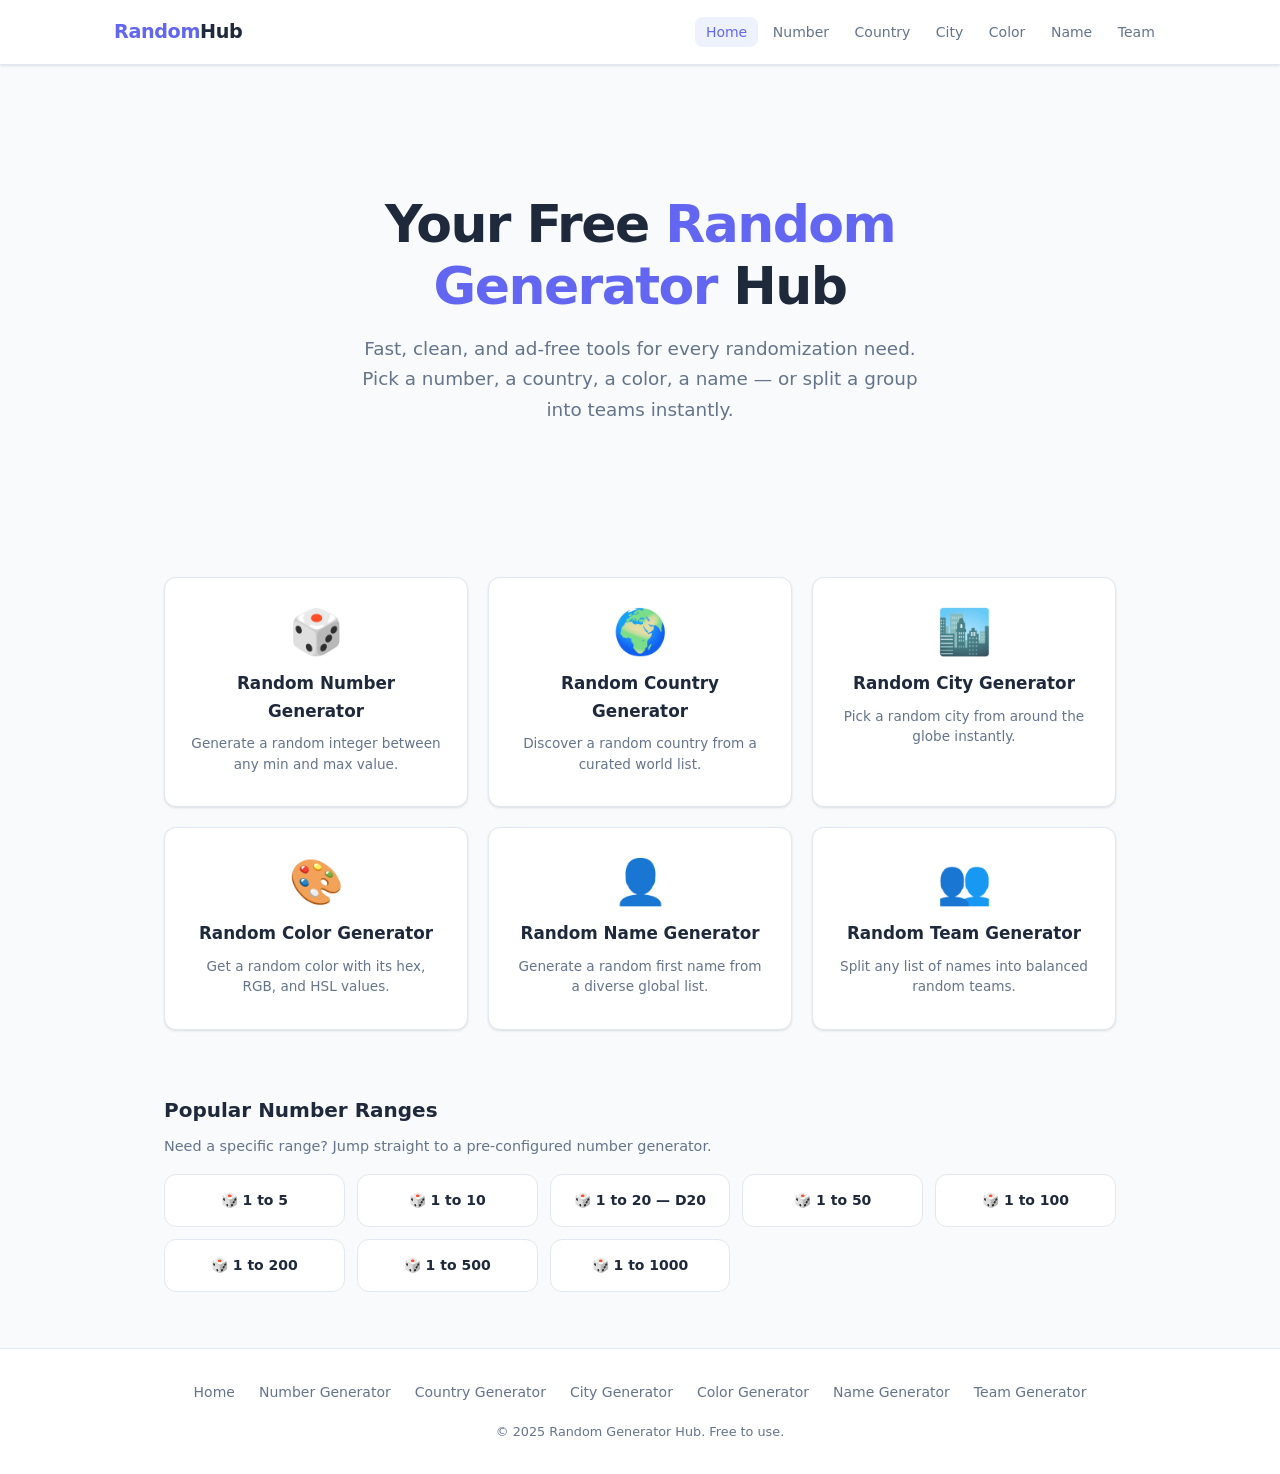
==== index.html @ 56de4737 "initial random generator site" ====
<!DOCTYPE html>
<html lang="en">
<head>
  <meta charset="UTF-8" />
  <meta name="viewport" content="width=device-width, initial-scale=1.0" />
  <title>Random Generator Hub – Free Online Random Generators</title>
  <meta name="description" content="Random Generator Hub offers free, fast online random generators — numbers, countries, cities, colors, names, and team splitters. No sign-up required." />
  <link rel="canonical" href="https://randomgeneratorhub.com/" />

  <!-- Open Graph -->
  <meta property="og:title" content="Random Generator Hub – Free Online Random Generators" />
  <meta property="og:description" content="Free, fast random generators for numbers, countries, cities, colors, names, and teams. Clean tools with no ads, no sign-up." />
  <meta property="og:url" content="https://randomgeneratorhub.com/" />
  <meta property="og:type" content="website" />
  <meta property="og:image" content="https://randomgeneratorhub.com/og-image.png" />

  <link rel="stylesheet" href="css/style.css" />

  <!-- JSON-LD -->
  <script type="application/ld+json">
  {
    "@context": "https://schema.org",
    "@type": "WebSite",
    "name": "Random Generator Hub",
    "url": "https://randomgeneratorhub.com/",
    "description": "Free online random generators for numbers, countries, cities, colors, names, and teams.",
    "potentialAction": {
      "@type": "SearchAction",
      "target": "https://randomgeneratorhub.com/?q={search_term_string}",
      "query-input": "required name=search_term_string"
    }
  }
  </script>
</head>
<body>

<header>
  <div class="nav-inner">
    <a href="index.html" class="logo">Random<span>Hub</span></a>
    <button class="nav-toggle" id="nav-toggle" aria-label="Toggle navigation" aria-expanded="false">
      <span></span><span></span><span></span>
    </button>
    <nav>
      <ul id="nav-menu">
        <li><a href="index.html" class="active">Home</a></li>
        <li><a href="random-number-generator.html">Number</a></li>
        <li><a href="random-country-generator.html">Country</a></li>
        <li><a href="random-city-generator.html">City</a></li>
        <li><a href="random-color-generator.html">Color</a></li>
        <li><a href="random-name-generator.html">Name</a></li>
        <li><a href="random-team-generator.html">Team</a></li>
      </ul>
    </nav>
  </div>
</header>

<main>
  <section class="hero">
    <h1>Your Free <span>Random Generator</span> Hub</h1>
    <p>Fast, clean, and ad-free tools for every randomization need. Pick a number, a country, a color, a name — or split a group into teams instantly.</p>
  </section>
</main>

<section class="generators-grid">
  <a href="random-number-generator.html" class="generator-card">
    <span class="icon">🎲</span>
    <h2>Random Number Generator</h2>
    <p>Generate a random integer between any min and max value.</p>
  </a>
  <a href="random-country-generator.html" class="generator-card">
    <span class="icon">🌍</span>
    <h2>Random Country Generator</h2>
    <p>Discover a random country from a curated world list.</p>
  </a>
  <a href="random-city-generator.html" class="generator-card">
    <span class="icon">🏙️</span>
    <h2>Random City Generator</h2>
    <p>Pick a random city from around the globe instantly.</p>
  </a>
  <a href="random-color-generator.html" class="generator-card">
    <span class="icon">🎨</span>
    <h2>Random Color Generator</h2>
    <p>Get a random color with its hex, RGB, and HSL values.</p>
  </a>
  <a href="random-name-generator.html" class="generator-card">
    <span class="icon">👤</span>
    <h2>Random Name Generator</h2>
    <p>Generate a random first name from a diverse global list.</p>
  </a>
  <a href="random-team-generator.html" class="generator-card">
    <span class="icon">👥</span>
    <h2>Random Team Generator</h2>
    <p>Split any list of names into balanced random teams.</p>
  </a>
</section>

<section style="max-width:1000px;margin:0 auto;padding:0 1.5rem 3.5rem;">
  <h2 style="font-size:1.25rem;font-weight:700;margin-bottom:0.5rem;">Popular Number Ranges</h2>
  <p style="font-size:0.9rem;color:var(--muted);margin-bottom:1rem;">Need a specific range? Jump straight to a pre-configured number generator.</p>
  <div class="related-grid">
    <a href="random-number-generator-1-5.html" class="related-link">🎲 1 to 5</a>
    <a href="random-number-generator-1-10.html" class="related-link">🎲 1 to 10</a>
    <a href="random-number-generator-1-20.html" class="related-link">🎲 1 to 20 — D20</a>
    <a href="random-number-generator-1-50.html" class="related-link">🎲 1 to 50</a>
    <a href="random-number-generator-1-100.html" class="related-link">🎲 1 to 100</a>
    <a href="random-number-generator-1-200.html" class="related-link">🎲 1 to 200</a>
    <a href="random-number-generator-1-500.html" class="related-link">🎲 1 to 500</a>
    <a href="random-number-generator-1-1000.html" class="related-link">🎲 1 to 1000</a>
  </div>
</section>

<footer>
  <div class="footer-inner">
    <div class="footer-links">
      <a href="index.html">Home</a>
      <a href="random-number-generator.html">Number Generator</a>
      <a href="random-country-generator.html">Country Generator</a>
      <a href="random-city-generator.html">City Generator</a>
      <a href="random-color-generator.html">Color Generator</a>
      <a href="random-name-generator.html">Name Generator</a>
      <a href="random-team-generator.html">Team Generator</a>
    </div>
    <p class="footer-copy">&copy; 2025 Random Generator Hub. Free to use.</p>
  </div>
</footer>

<script src="js/main.js"></script>
</body>
</html>
---- css/style.css ----
/* ===== Variables ===== */
:root {
  --primary: #6366f1;
  --primary-dark: #4f46e5;
  --primary-light: #818cf8;
  --bg: #f8fafc;
  --surface: #ffffff;
  --text: #1e293b;
  --muted: #64748b;
  --border: #e2e8f0;
  --radius: 12px;
  --shadow: 0 1px 3px rgba(0,0,0,0.08), 0 1px 2px rgba(0,0,0,0.04);
  --shadow-md: 0 4px 6px -1px rgba(0,0,0,0.1), 0 2px 4px -1px rgba(0,0,0,0.06);
}

/* ===== Reset ===== */
*, *::before, *::after { box-sizing: border-box; margin: 0; padding: 0; }
html { scroll-behavior: smooth; -webkit-text-size-adjust: 100%; }
body { font-family: system-ui, -apple-system, BlinkMacSystemFont, 'Segoe UI', sans-serif; background: var(--bg); color: var(--text); line-height: 1.65; }
a { color: var(--primary); text-decoration: none; }
a:hover { text-decoration: underline; }
ul, ol { list-style: none; }
img { max-width: 100%; display: block; }
button { font-family: inherit; }

/* ===== Header / Nav ===== */
header {
  background: var(--surface);
  border-bottom: 1px solid var(--border);
  position: sticky;
  top: 0;
  z-index: 100;
  box-shadow: var(--shadow);
}
.nav-inner {
  max-width: 1100px;
  margin: 0 auto;
  padding: 0 1.5rem;
  display: flex;
  align-items: center;
  justify-content: space-between;
  height: 64px;
}
.logo {
  font-size: 1.2rem;
  font-weight: 800;
  color: var(--primary);
  letter-spacing: -0.02em;
  white-space: nowrap;
}
.logo span { color: var(--text); }
nav ul {
  display: flex;
  gap: 0.2rem;
  align-items: center;
}
nav ul li a {
  padding: 0.45rem 0.7rem;
  border-radius: 8px;
  color: var(--muted);
  font-size: 0.875rem;
  font-weight: 500;
  transition: color 0.15s, background 0.15s;
  white-space: nowrap;
}
nav ul li a:hover,
nav ul li a.active {
  color: var(--primary);
  background: #eef2ff;
  text-decoration: none;
}
.nav-toggle {
  display: none;
  background: none;
  border: none;
  cursor: pointer;
  padding: 0.5rem;
  flex-direction: column;
  gap: 5px;
}
.nav-toggle span {
  display: block;
  width: 22px;
  height: 2px;
  background: var(--text);
  border-radius: 2px;
  transition: 0.3s;
}

/* ===== Homepage Hero ===== */
.hero {
  text-align: center;
  padding: 5rem 1.5rem 3rem;
}
.hero h1 {
  font-size: clamp(2rem, 5vw, 3.25rem);
  font-weight: 800;
  letter-spacing: -0.03em;
  margin-bottom: 1rem;
  line-height: 1.2;
}
.hero h1 span { color: var(--primary); }
.hero p {
  font-size: 1.15rem;
  color: var(--muted);
  max-width: 560px;
  margin: 0 auto 2.5rem;
}

/* ===== Generator Cards Grid (Homepage) ===== */
.generators-grid {
  display: grid;
  grid-template-columns: repeat(auto-fill, minmax(240px, 1fr));
  gap: 1.25rem;
  max-width: 1000px;
  margin: 0 auto;
  padding: 0 1.5rem 4rem;
}
.generator-card {
  background: var(--surface);
  border: 1px solid var(--border);
  border-radius: var(--radius);
  padding: 2rem 1.5rem;
  text-align: center;
  transition: all 0.2s;
  display: block;
  color: var(--text);
  box-shadow: var(--shadow);
}
.generator-card:hover {
  border-color: var(--primary);
  transform: translateY(-4px);
  box-shadow: var(--shadow-md);
  text-decoration: none;
}
.generator-card .icon {
  font-size: 2.75rem;
  margin-bottom: 1rem;
  display: block;
  line-height: 1;
}
.generator-card h2 {
  font-size: 1.05rem;
  font-weight: 700;
  color: var(--text);
  margin-bottom: 0.5rem;
}
.generator-card p {
  font-size: 0.85rem;
  color: var(--muted);
  line-height: 1.5;
}

/* ===== Main Content ===== */
main {
  max-width: 860px;
  margin: 0 auto;
  padding: 3rem 1.5rem 4rem;
}
.page-header {
  text-align: center;
  margin-bottom: 2.5rem;
}
h1 {
  font-size: clamp(1.6rem, 4vw, 2.25rem);
  font-weight: 800;
  letter-spacing: -0.02em;
  line-height: 1.25;
  margin-bottom: 0.75rem;
}
.intro {
  font-size: 1.05rem;
  color: var(--muted);
  max-width: 620px;
  margin: 0 auto;
  line-height: 1.7;
}

/* ===== Tool Card ===== */
.tool-card {
  background: var(--surface);
  border: 1px solid var(--border);
  border-radius: var(--radius);
  padding: 2rem;
  margin-bottom: 2rem;
  box-shadow: var(--shadow);
}

/* ===== Form Elements ===== */
.form-group { margin-bottom: 1.25rem; }
.form-row {
  display: grid;
  grid-template-columns: 1fr 1fr;
  gap: 1rem;
}
label {
  display: block;
  font-weight: 600;
  font-size: 0.875rem;
  margin-bottom: 0.4rem;
  color: var(--text);
}
input[type="number"],
input[type="text"],
textarea {
  width: 100%;
  padding: 0.7rem 1rem;
  border: 1.5px solid var(--border);
  border-radius: 8px;
  font-size: 1rem;
  color: var(--text);
  background: var(--bg);
  transition: border-color 0.2s, box-shadow 0.2s;
  -webkit-appearance: none;
}
input:focus, textarea:focus {
  outline: none;
  border-color: var(--primary);
  box-shadow: 0 0 0 3px rgba(99,102,241,0.12);
}
textarea {
  resize: vertical;
  min-height: 130px;
  font-family: inherit;
  line-height: 1.6;
}

/* ===== Buttons ===== */
.btn {
  display: inline-flex;
  align-items: center;
  justify-content: center;
  gap: 0.5rem;
  padding: 0.75rem 1.75rem;
  border-radius: 8px;
  font-size: 1rem;
  font-weight: 600;
  cursor: pointer;
  transition: all 0.2s;
  border: none;
  line-height: 1;
}
.btn-primary {
  background: var(--primary);
  color: #fff;
}
.btn-primary:hover {
  background: var(--primary-dark);
  transform: translateY(-1px);
  box-shadow: 0 4px 12px rgba(99,102,241,0.35);
}
.btn-primary:active { transform: translateY(0); }
.btn-secondary {
  background: var(--bg);
  color: var(--text);
  border: 1.5px solid var(--border);
}
.btn-secondary:hover {
  border-color: var(--primary);
  color: var(--primary);
  background: #eef2ff;
}
.btn-group {
  display: flex;
  gap: 0.75rem;
  flex-wrap: wrap;
  margin-top: 0.5rem;
}

/* ===== Result Box ===== */
.result-box {
  margin-top: 1.75rem;
  padding: 2rem;
  background: linear-gradient(135deg, #eef2ff 0%, #f0f9ff 100%);
  border: 1.5px solid #c7d2fe;
  border-radius: var(--radius);
  text-align: center;
  min-height: 90px;
  display: flex;
  align-items: center;
  justify-content: center;
  flex-direction: column;
  gap: 0.5rem;
}
.result-label {
  font-size: 0.8rem;
  font-weight: 600;
  color: var(--muted);
  text-transform: uppercase;
  letter-spacing: 0.06em;
}
.result-value {
  font-size: clamp(2rem, 6vw, 3rem);
  font-weight: 800;
  color: var(--primary);
  letter-spacing: -0.02em;
  word-break: break-word;
}
.result-value.animate { animation: pop 0.25s ease; }
@keyframes pop {
  0% { transform: scale(0.75); opacity: 0.4; }
  100% { transform: scale(1); opacity: 1; }
}
.result-placeholder {
  color: var(--muted);
  font-size: 1rem;
  font-style: italic;
}

/* ===== Color Generator ===== */
.color-preview {
  width: 100%;
  height: 160px;
  border-radius: var(--radius);
  margin-bottom: 1.25rem;
  transition: background-color 0.3s ease;
  border: 1.5px solid var(--border);
  background: #6366f1;
}
.color-codes {
  display: flex;
  gap: 1.5rem;
  flex-wrap: wrap;
  align-items: center;
  justify-content: center;
  margin: 1rem 0;
}
.color-code-block { text-align: center; }
.color-code-label {
  font-size: 0.75rem;
  font-weight: 600;
  color: var(--muted);
  text-transform: uppercase;
  letter-spacing: 0.06em;
  margin-bottom: 0.25rem;
}
.color-code-value {
  font-size: 1.5rem;
  font-weight: 800;
  color: var(--text);
  letter-spacing: 0.02em;
}

/* ===== Team Generator ===== */
.teams-grid {
  display: grid;
  grid-template-columns: repeat(auto-fill, minmax(170px, 1fr));
  gap: 1rem;
  margin-top: 1.5rem;
}
.team-card {
  background: var(--bg);
  border: 1.5px solid var(--border);
  border-radius: var(--radius);
  padding: 1.25rem;
}
.team-card h3 {
  font-size: 0.9rem;
  font-weight: 700;
  color: var(--primary);
  margin-bottom: 0.75rem;
  padding-bottom: 0.5rem;
  border-bottom: 1px solid var(--border);
  text-transform: uppercase;
  letter-spacing: 0.04em;
}
.team-card ul li {
  padding: 0.3rem 0;
  font-size: 0.925rem;
  color: var(--text);
  border-bottom: 1px solid var(--border);
}
.team-card ul li:last-child { border-bottom: none; }

/* ===== Error state ===== */
.error-msg {
  color: #ef4444;
  font-size: 0.9rem;
  font-weight: 500;
  margin-top: 0.5rem;
}

/* ===== FAQ ===== */
.faq { margin: 3rem 0 2rem; }
.faq > h2 {
  font-size: 1.5rem;
  font-weight: 700;
  margin-bottom: 1.25rem;
  letter-spacing: -0.01em;
}
.faq-item {
  border: 1.5px solid var(--border);
  border-radius: var(--radius);
  margin-bottom: 0.6rem;
  overflow: hidden;
  background: var(--surface);
}
.faq-question {
  width: 100%;
  text-align: left;
  background: transparent;
  border: none;
  padding: 1rem 1.25rem;
  font-size: 0.975rem;
  font-weight: 600;
  cursor: pointer;
  display: flex;
  justify-content: space-between;
  align-items: center;
  color: var(--text);
  gap: 1rem;
  transition: background 0.15s;
}
.faq-question:hover { background: var(--bg); }
.faq-icon {
  flex-shrink: 0;
  width: 22px;
  height: 22px;
  border-radius: 50%;
  background: #eef2ff;
  color: var(--primary);
  display: flex;
  align-items: center;
  justify-content: center;
  font-size: 1.1rem;
  font-weight: 700;
  transition: transform 0.2s;
  line-height: 1;
}
.faq-item.open .faq-icon { transform: rotate(45deg); }
.faq-answer {
  display: none;
  padding: 0 1.25rem 1rem;
  color: var(--muted);
  line-height: 1.75;
  font-size: 0.95rem;
}
.faq-item.open .faq-answer { display: block; }

/* ===== Related Links ===== */
.related { margin-top: 2.5rem; }
.related h2 {
  font-size: 1.25rem;
  font-weight: 700;
  margin-bottom: 1rem;
}
.related-grid {
  display: grid;
  grid-template-columns: repeat(auto-fill, minmax(175px, 1fr));
  gap: 0.75rem;
}
.related-link {
  display: block;
  padding: 0.875rem 1rem;
  background: var(--surface);
  border: 1.5px solid var(--border);
  border-radius: var(--radius);
  font-weight: 600;
  font-size: 0.875rem;
  text-align: center;
  transition: all 0.2s;
  color: var(--text);
}
.related-link:hover {
  border-color: var(--primary);
  color: var(--primary);
  background: #eef2ff;
  text-decoration: none;
  transform: translateY(-2px);
  box-shadow: var(--shadow-md);
}

/* Stacked related sections: reduce gap between consecutive ones */
.related + .related { margin-top: 1.25rem; }

/* ===== Footer ===== */
footer {
  background: var(--surface);
  border-top: 1px solid var(--border);
  padding: 2rem 1.5rem;
  text-align: center;
}
.footer-inner { max-width: 900px; margin: 0 auto; }
.footer-links {
  display: flex;
  flex-wrap: wrap;
  justify-content: center;
  gap: 0.5rem 1.5rem;
  margin-bottom: 1rem;
}
.footer-links a {
  color: var(--muted);
  font-size: 0.875rem;
}
.footer-links a:hover { color: var(--primary); }
.footer-copy {
  font-size: 0.8rem;
  color: var(--muted);
}

/* ===== Responsive ===== */
@media (max-width: 700px) {
  .nav-toggle { display: flex; }
  nav ul {
    display: none;
    flex-direction: column;
    position: absolute;
    top: 64px;
    left: 0;
    right: 0;
    background: var(--surface);
    border-bottom: 1px solid var(--border);
    padding: 0.75rem 1rem;
    gap: 0.2rem;
    box-shadow: var(--shadow-md);
  }
  nav ul.open { display: flex; }
  nav ul li a { display: block; padding: 0.6rem 0.75rem; }
  .form-row { grid-template-columns: 1fr; }
  .hero { padding: 3rem 1.5rem 2rem; }
  main { padding: 2rem 1.25rem 3rem; }
  .tool-card { padding: 1.5rem; }
  .result-box { padding: 1.5rem; }
}
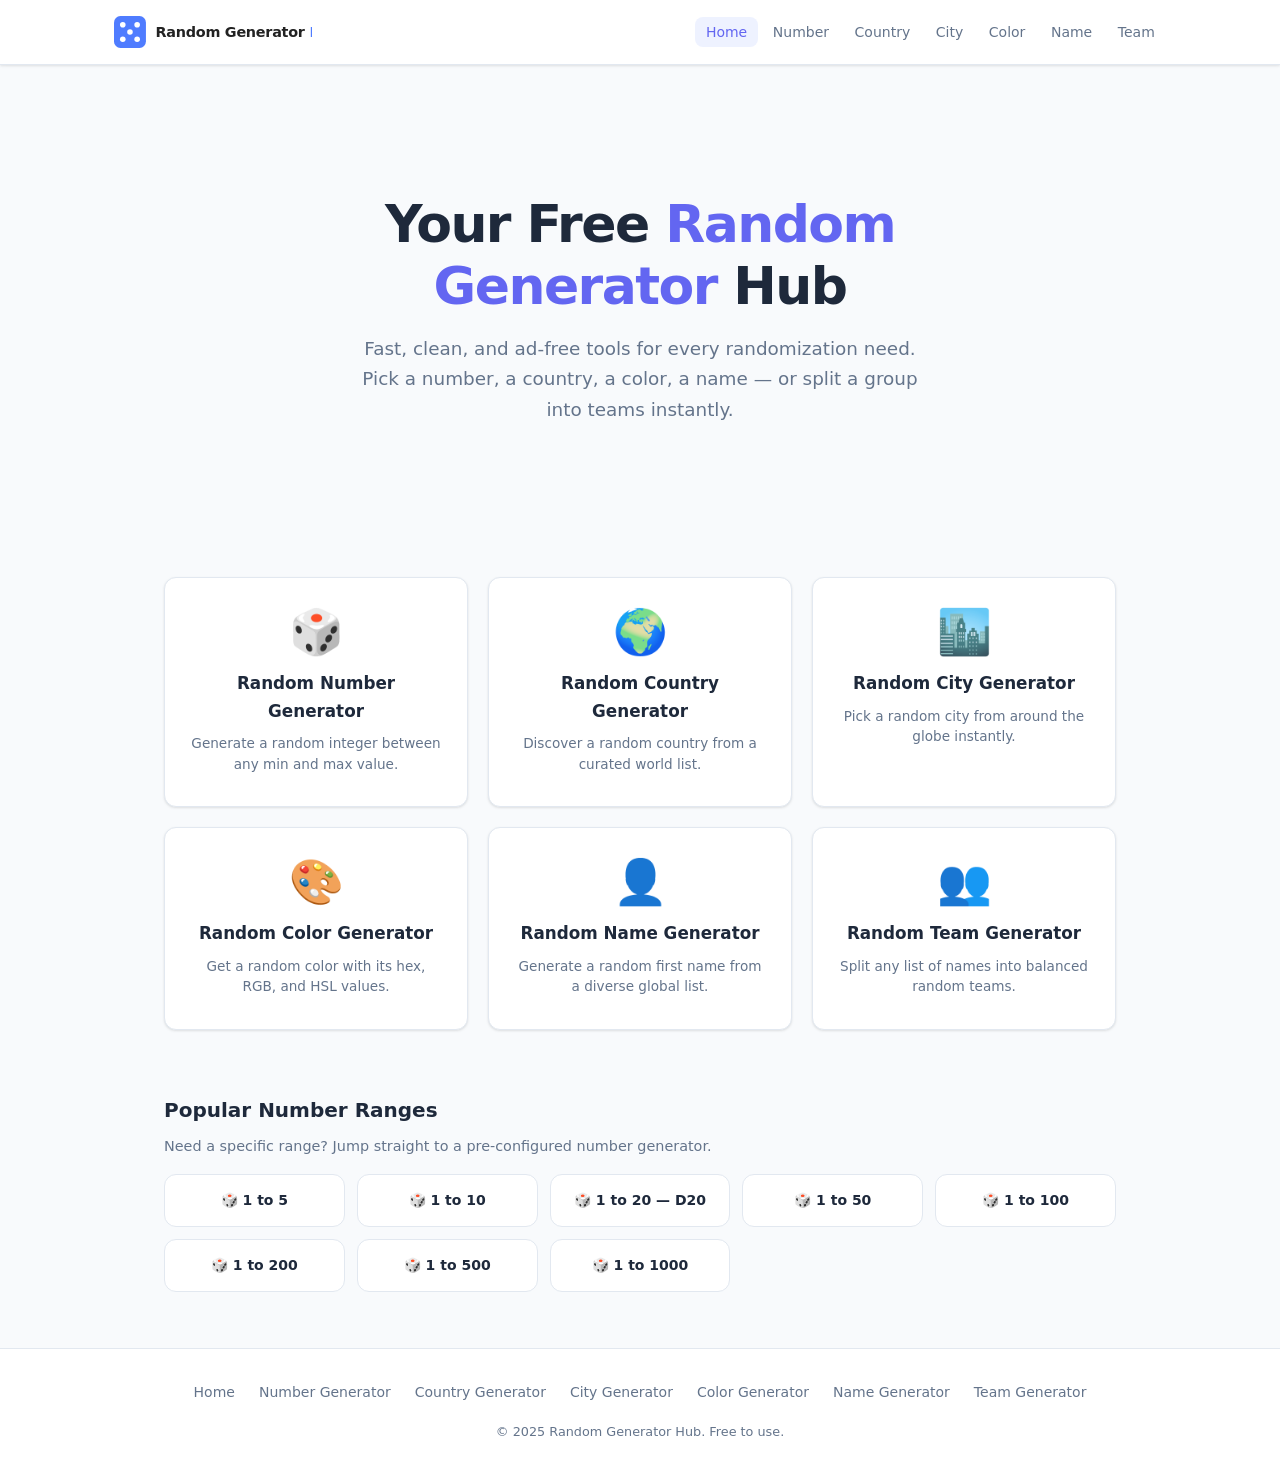
==== commit 9ca28280: "favicon" ====
--- a/index.html
+++ b/index.html
@@ -2,18 +2,22 @@
 <html lang="en">
 <head>
   <meta charset="UTF-8" />
+  <meta name="google-site-verification" content="lBEIuS-fSyE4xe_CNG8TaV0_-NneRXKzxq7G8EycSwI" />
   <meta name="viewport" content="width=device-width, initial-scale=1.0" />
   <title>Random Generator Hub – Free Online Random Generators</title>
   <meta name="description" content="Random Generator Hub offers free, fast online random generators — numbers, countries, cities, colors, names, and team splitters. No sign-up required." />
-  <link rel="canonical" href="https://randomgeneratorhub.com/" />
+  <link rel="canonical" href="https://randomhub-5ee.pages.dev/" />
 
   <!-- Open Graph -->
   <meta property="og:title" content="Random Generator Hub – Free Online Random Generators" />
   <meta property="og:description" content="Free, fast random generators for numbers, countries, cities, colors, names, and teams. Clean tools with no ads, no sign-up." />
   <meta property="og:url" content="https://randomgeneratorhub.com/" />
   <meta property="og:type" content="website" />
-  <meta property="og:image" content="https://randomgeneratorhub.com/og-image.png" />
+  <meta property="og:image" content="https://randomgeneratorhub.com/assets/logo.svg" />
 
+  <link rel="icon" type="image/svg+xml" href="assets/favicon.svg">
+  <link rel="icon" type="image/png" sizes="32x32" href="assets/favicon.png">
+  <link rel="shortcut icon" href="assets/favicon.ico">
   <link rel="stylesheet" href="css/style.css" />
 
   <!-- JSON-LD -->
@@ -36,7 +40,7 @@
 
 <header>
   <div class="nav-inner">
-    <a href="index.html" class="logo">Random<span>Hub</span></a>
+    <a href="index.html" class="logo"><img src="assets/logo.svg" alt="Random Generator Hub" height="32" width="auto"></a>
     <button class="nav-toggle" id="nav-toggle" aria-label="Toggle navigation" aria-expanded="false">
       <span></span><span></span><span></span>
     </button>
--- a/css/style.css
+++ b/css/style.css
@@ -42,13 +42,16 @@
   height: 64px;
 }
 .logo {
-  font-size: 1.2rem;
-  font-weight: 800;
-  color: var(--primary);
-  letter-spacing: -0.02em;
+  display: flex;
+  align-items: center;
   white-space: nowrap;
-}
-.logo span { color: var(--text); }
+  text-decoration: none;
+}
+.logo img {
+  height: 32px;
+  width: auto;
+  display: block;
+}
 nav ul {
   display: flex;
   gap: 0.2rem;
